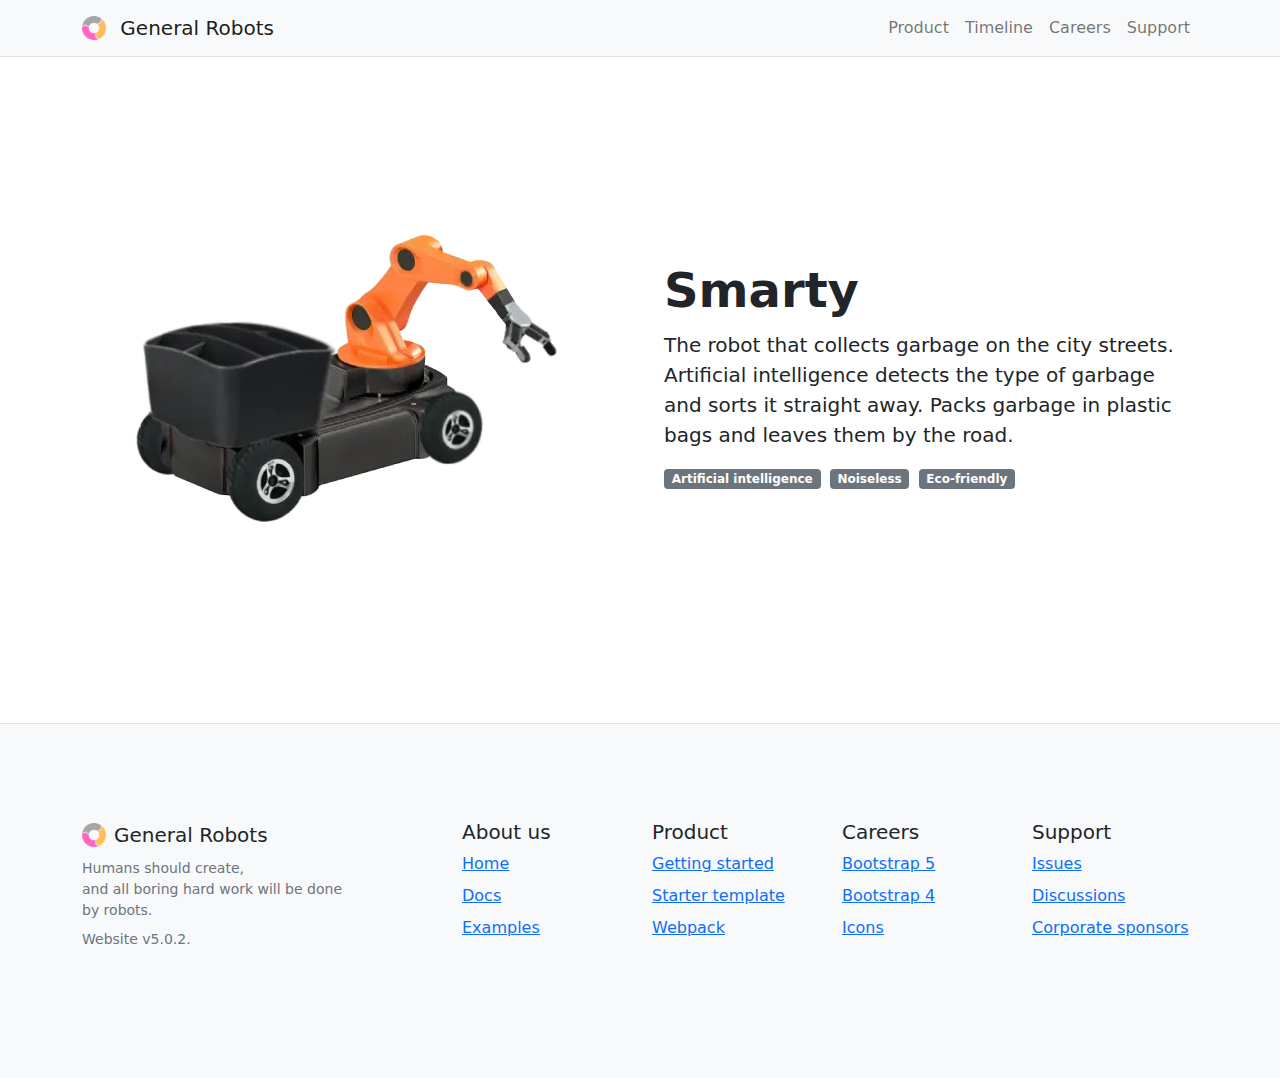
==== index.html @ 912a1e67 "Real Smarty's look" ====
<!doctype html>
<html lang="en">
  <head>
    <meta charset="utf-8">
    <meta name="viewport" content="width=device-width, initial-scale=1">
    <meta name="description" content="">
    <link rel="shortcut icon" href="./favicons/favicon.ico" />
		<link rel="apple-touch-icon" href="./favicons/apple-touch-icon.png"/>
    <link rel="canonical" href="https://generalrobots.org">
		<title>General Robots - be smart.</title>
		
    <!-- Bootstrap core CSS -->
		<link href="./assets/dist/css/bootstrap.min.css" rel="stylesheet">

    <style>
      .bd-placeholder-img {
        font-size: 1.125rem;
        text-anchor: middle;
        -webkit-user-select: none;
        -moz-user-select: none;
        user-select: none;
      }

      @media (min-width: 768px) {
        .bd-placeholder-img-lg {
          font-size: 3.5rem;
        }
      }
    </style>
    
    <!-- Custom styles for this template -->
    <link href="styles.css" rel="stylesheet">

  </head>
  <body>
    
<main>


<!-- NavBar -->
<script src="./assets/inc/nav.js"></script>

  <div class="container col-xxl-8 px-4 py-5">
    <div class="row flex-lg-row-reverse align-items-center g-5 py-5">
			<div class="col-lg-6">
        <h1 class="display-5 fw-bold lh-1 mb-3">Smarty</h1>
        <p class="lead mb-3">The robot that collects garbage on the city streets. Artificial intelligence detects the type of garbage and sorts it straight away. Packs garbage in plastic bags and leaves them by the road.</p>
        <span class="badge bg-secondary me-1">Artificial intelligence</span>
        <span class="badge bg-secondary me-1">Noiseless</span>
        <span class="badge bg-secondary">Eco-friendly</span>
        <!--
         Powered by rechargeable batteries.
         New York is the greatest city in the world. But unfortunately not the cleanest one. Here is the solution of the old pain. Let's give a chance to clean streets.
        </div>-->
      </div>
      <div class="col-10 col-sm-8 col-lg-6">
        <img src="./img/smarty.webp" class="d-block mx-lg-auto img-fluid" alt="Bootstrap Themes" width="450" height="450" loading="lazy">
      </div>
      
    </div>
  </div>
  
<!-- Footer -->
<script src="./assets/inc/footer.js"></script>

</main>


    <script src="./assets/dist/js/bootstrap.bundle.min.js"></script>

      
  </body>
</html>
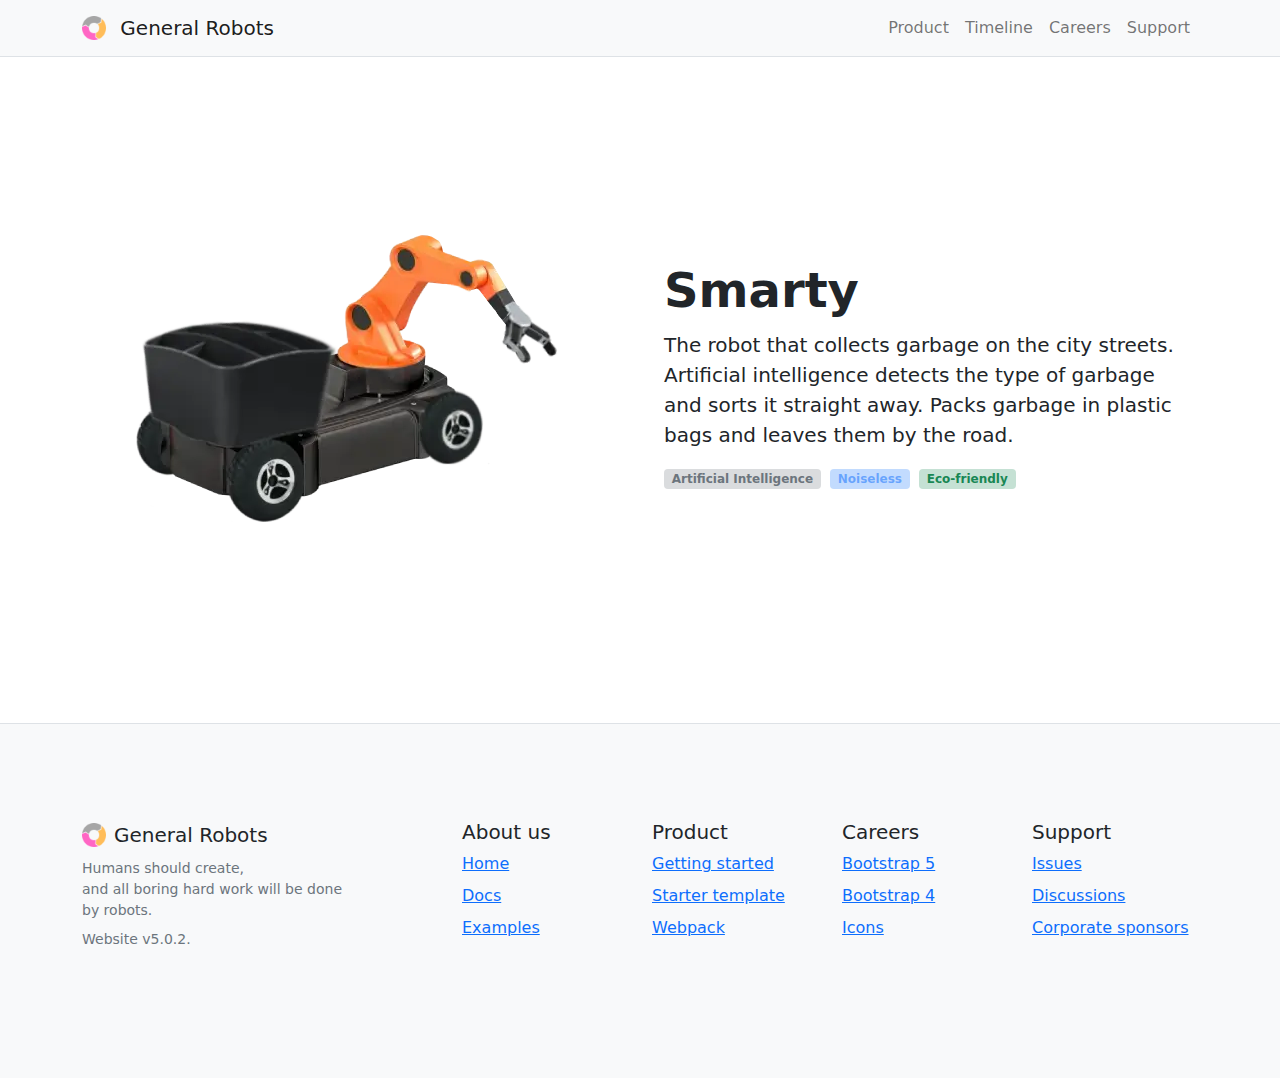
==== commit 08f82d97: "Prototype page" ====
--- a/index.html
+++ b/index.html
@@ -45,9 +45,9 @@
 			<div class="col-lg-6">
         <h1 class="display-5 fw-bold lh-1 mb-3">Smarty</h1>
         <p class="lead mb-3">The robot that collects garbage on the city streets. Artificial intelligence detects the type of garbage and sorts it straight away. Packs garbage in plastic bags and leaves them by the road.</p>
-        <span class="badge bg-secondary me-1">Artificial intelligence</span>
-        <span class="badge bg-secondary me-1">Noiseless</span>
-        <span class="badge bg-secondary">Eco-friendly</span>
+        <span class="badge bg-secondary bg-opacity-25 text-secondary me-1">Artificial Intelligence</span>
+        <span class="badge bg-primary bg-opacity-25 text-primary text-opacity-50 me-1">Noiseless</span>
+        <span class="badge bg-success text-success bg-opacity-25">Eco-friendly</span>
         <!--
          Powered by rechargeable batteries.
          New York is the greatest city in the world. But unfortunately not the cleanest one. Here is the solution of the old pain. Let's give a chance to clean streets.
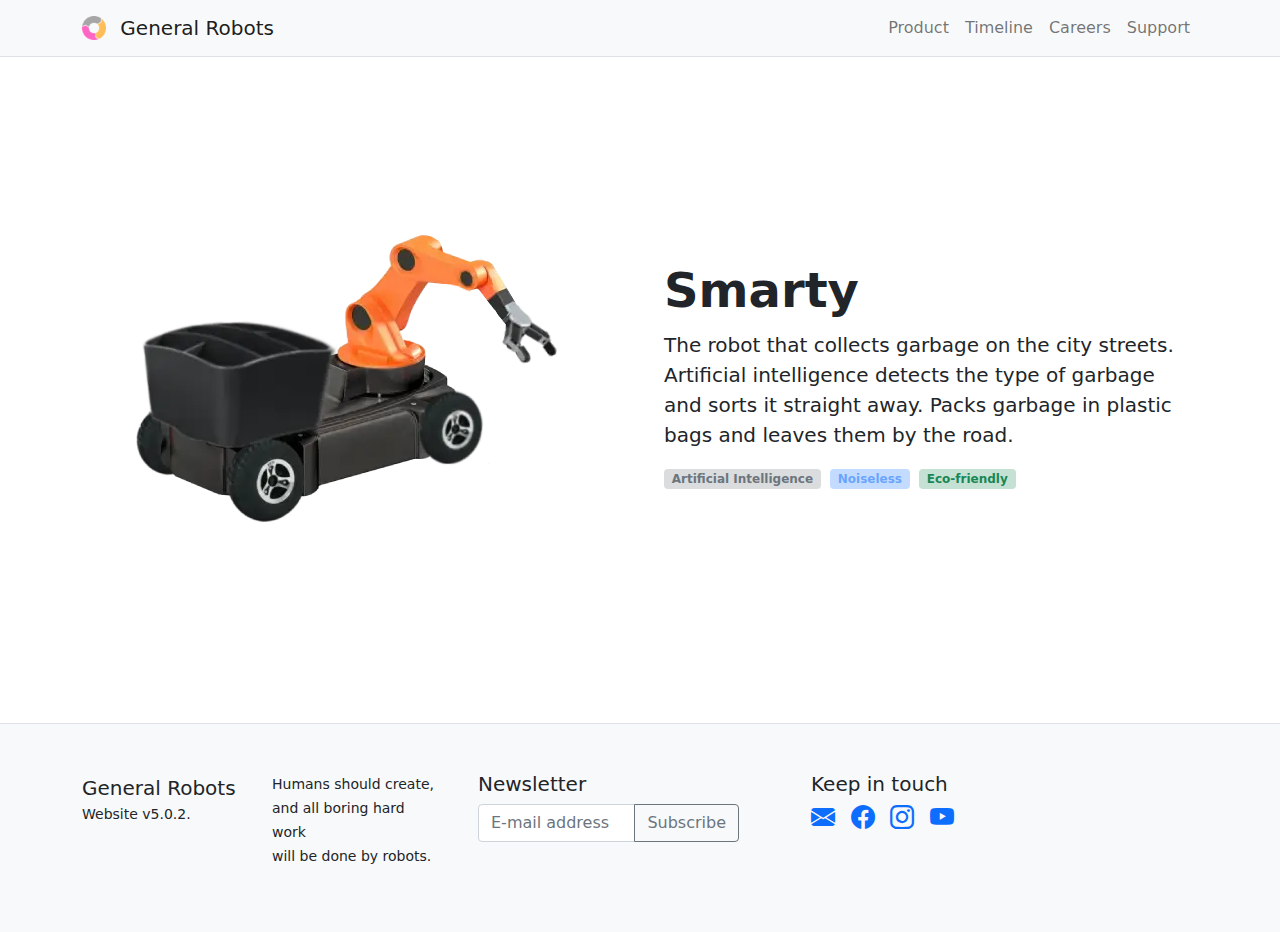
==== commit ff3fdc34: "New Footer" ====
--- a/index.html
+++ b/index.html
@@ -11,6 +11,7 @@
 		
     <!-- Bootstrap core CSS -->
 		<link href="./assets/dist/css/bootstrap.min.css" rel="stylesheet">
+		<link rel="stylesheet" href="https://cdn.jsdelivr.net/npm/bootstrap-icons@1.5.0/font/bootstrap-icons.css">
 
     <style>
       .bd-placeholder-img {
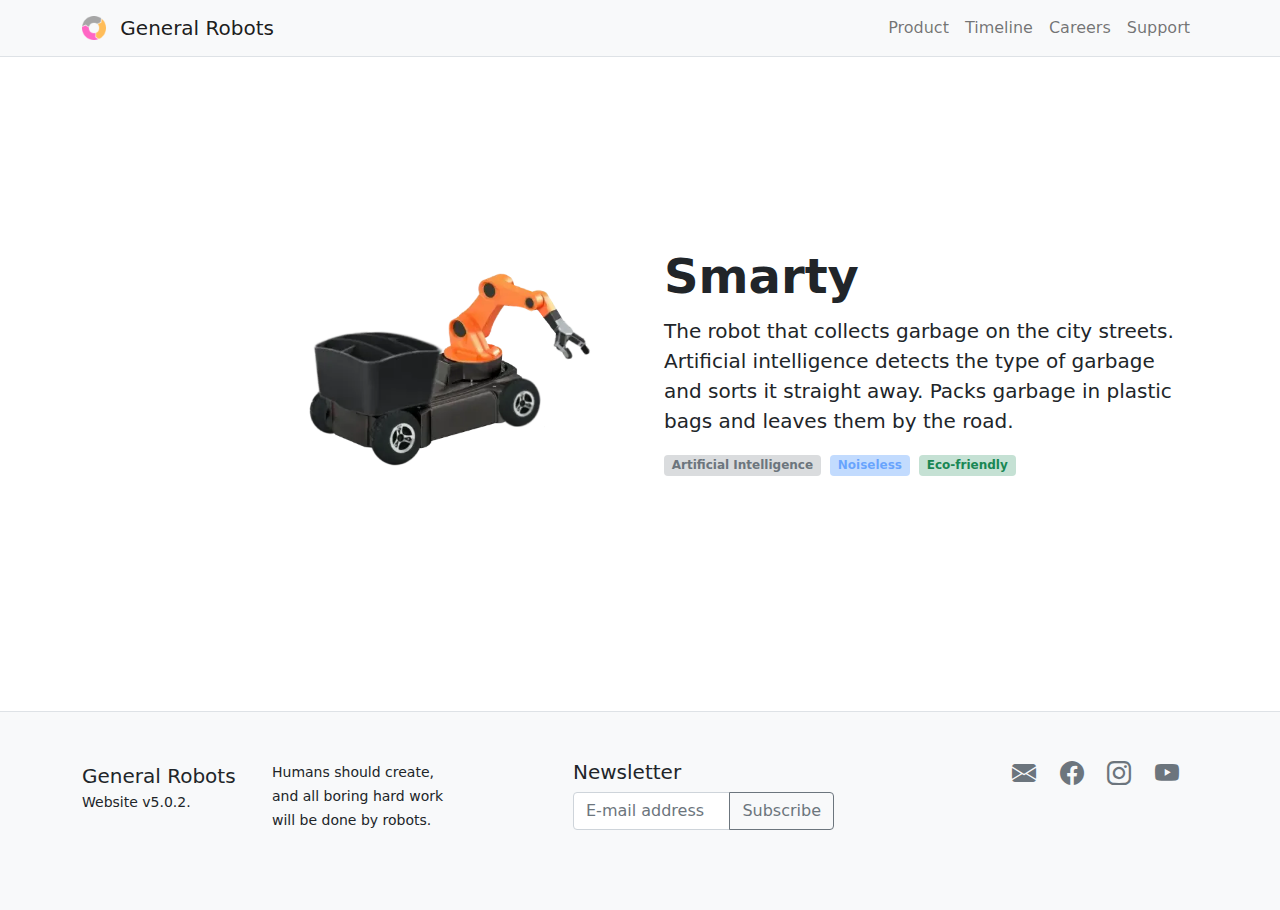
==== commit a732e262: "Product page" ====
--- a/index.html
+++ b/index.html
@@ -41,7 +41,7 @@
 <!-- NavBar -->
 <script src="./assets/inc/nav.js"></script>
 
-  <div class="container col-xxl-8 px-4 py-5">
+  <div class="container col-xxl-8 px-4" style="min-height:70vh; padding-top:12vh">
     <div class="row flex-lg-row-reverse align-items-center g-5 py-5">
 			<div class="col-lg-6">
         <h1 class="display-5 fw-bold lh-1 mb-3">Smarty</h1>
@@ -49,13 +49,9 @@
         <span class="badge bg-secondary bg-opacity-25 text-secondary me-1">Artificial Intelligence</span>
         <span class="badge bg-primary bg-opacity-25 text-primary text-opacity-50 me-1">Noiseless</span>
         <span class="badge bg-success text-success bg-opacity-25">Eco-friendly</span>
-        <!--
-         Powered by rechargeable batteries.
-         New York is the greatest city in the world. But unfortunately not the cleanest one. Here is the solution of the old pain. Let's give a chance to clean streets.
-        </div>-->
       </div>
-      <div class="col-10 col-sm-8 col-lg-6">
-        <img src="./img/smarty.webp" class="d-block mx-lg-auto img-fluid" alt="Bootstrap Themes" width="450" height="450" loading="lazy">
+      <div class="col-10 col-sm-8 col-lg-4 py-5">
+        <img src="./img/smarty.webp" class="d-block mx-lg-auto img-fluid" alt="Bootstrap Themes" width="300" height="300" loading="lazy">
       </div>
       
     </div>
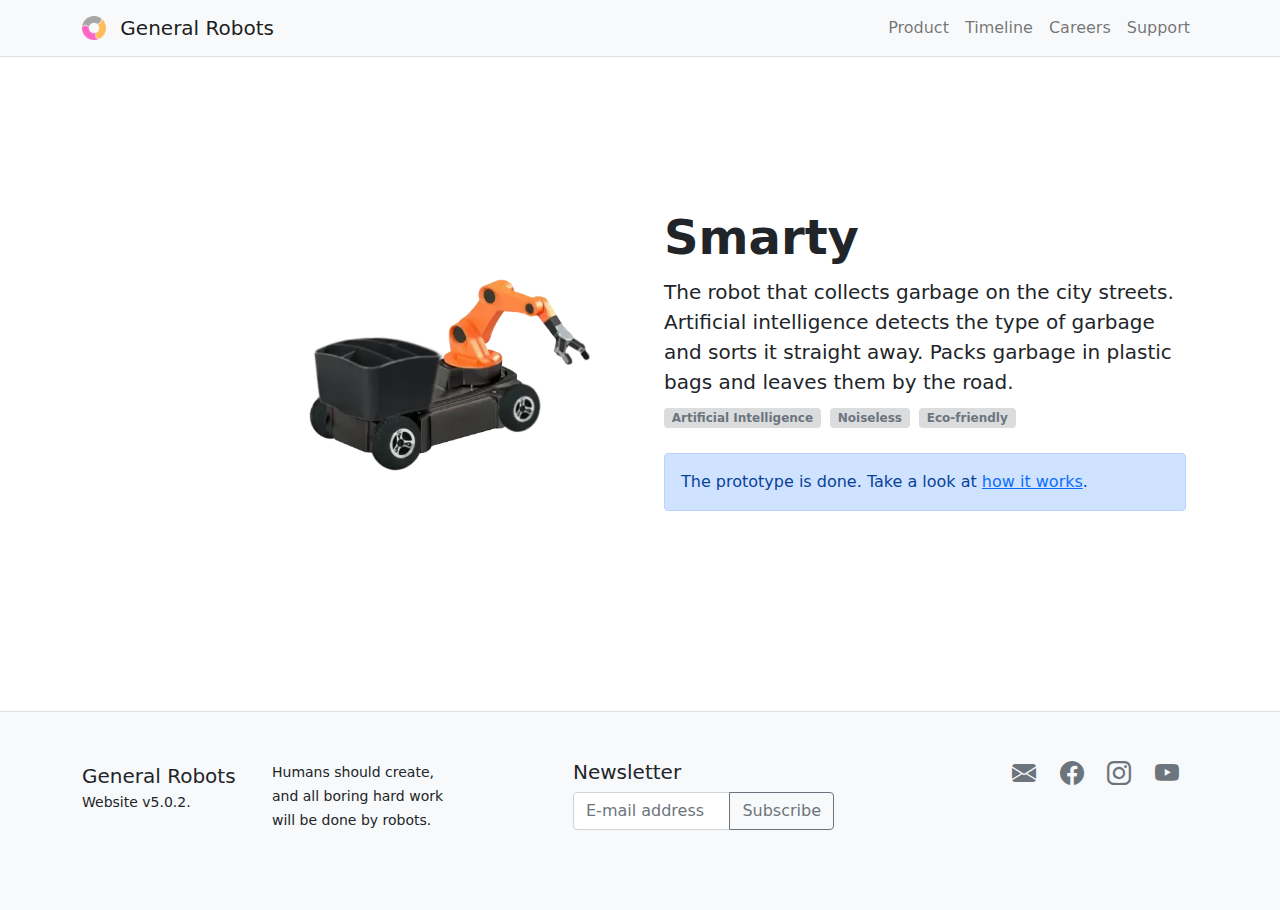
==== commit 07f32f6f: "Subscribe form" ====
--- a/index.html
+++ b/index.html
@@ -45,10 +45,11 @@
     <div class="row flex-lg-row-reverse align-items-center g-5 py-5">
 			<div class="col-lg-6">
         <h1 class="display-5 fw-bold lh-1 mb-3">Smarty</h1>
-        <p class="lead mb-3">The robot that collects garbage on the city streets. Artificial intelligence detects the type of garbage and sorts it straight away. Packs garbage in plastic bags and leaves them by the road.</p>
+        <p class="lead mb-2">The robot that collects garbage on the city streets. Artificial intelligence detects the type of garbage and sorts it straight away. Packs garbage in plastic bags and leaves them by the road.</p>
         <span class="badge bg-secondary bg-opacity-25 text-secondary me-1">Artificial Intelligence</span>
-        <span class="badge bg-primary bg-opacity-25 text-primary text-opacity-50 me-1">Noiseless</span>
-        <span class="badge bg-success text-success bg-opacity-25">Eco-friendly</span>
+        <span class="badge bg-secondary bg-opacity-25 text-secondary me-1">Noiseless</span>
+        <span class="badge bg-secondary bg-opacity-25 text-secondary me-1">Eco-friendly</span>
+        <div class="alert alert-primary mt-4" role="alert">The prototype is done. Take a look at <a href="/prototype">how it works</a>.</div>
       </div>
       <div class="col-10 col-sm-8 col-lg-4 py-5">
         <img src="./img/smarty.webp" class="d-block mx-lg-auto img-fluid" alt="Bootstrap Themes" width="300" height="300" loading="lazy">
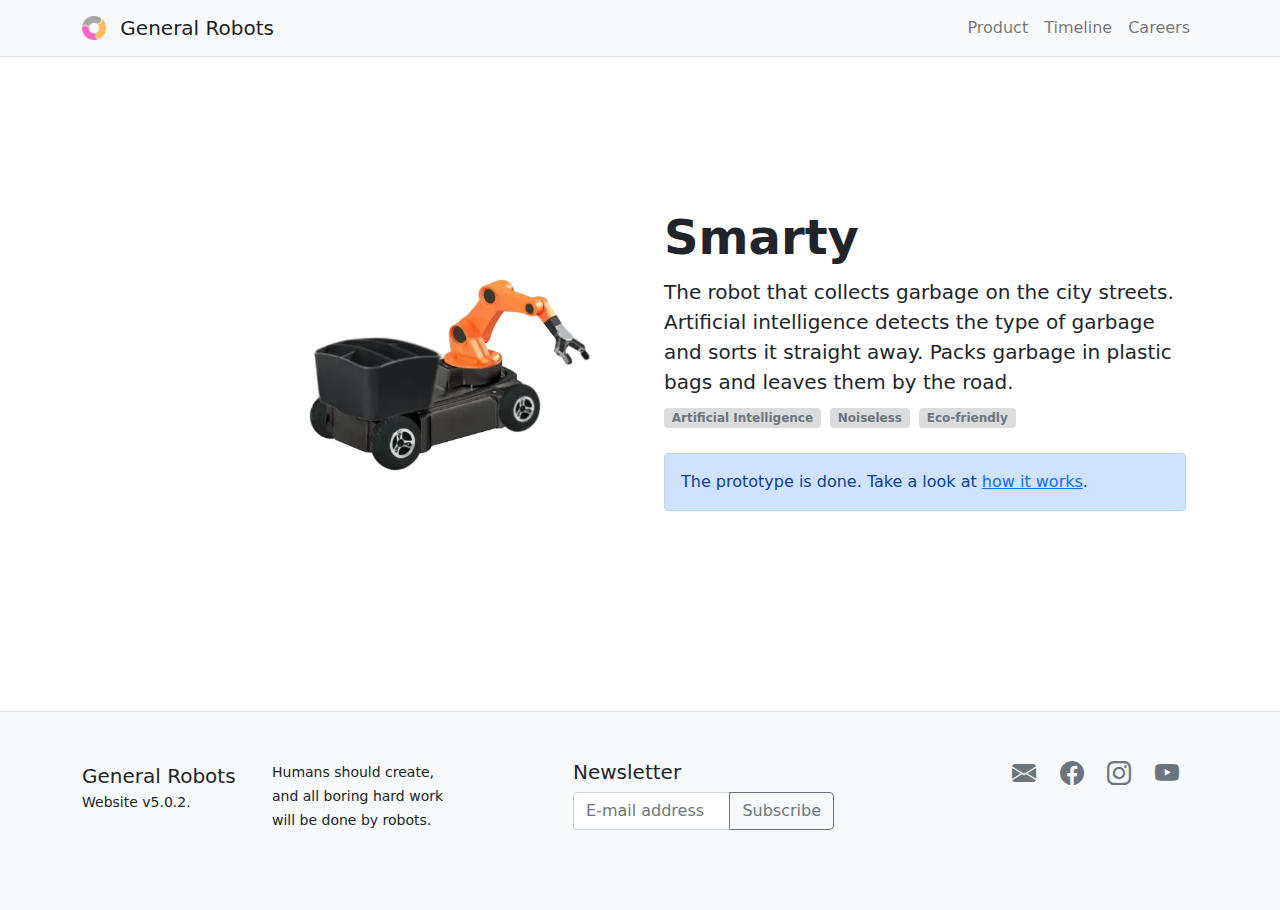
==== commit 51efd651: "Remove Support. Add Cache manifest" ====
--- a/index.html
+++ b/index.html
@@ -1,5 +1,5 @@
 <!doctype html>
-<html lang="en">
+<html lang="en" manifest="cache.appcache">
   <head>
     <meta charset="utf-8">
     <meta name="viewport" content="width=device-width, initial-scale=1">
@@ -7,39 +7,37 @@
     <link rel="shortcut icon" href="./favicons/favicon.ico" />
 		<link rel="apple-touch-icon" href="./favicons/apple-touch-icon.png"/>
     <link rel="canonical" href="https://generalrobots.org">
-		<title>General Robots - be smart.</title>
+		<title>General Robots - come to the new reality</title>
 		
     <!-- Bootstrap core CSS -->
 		<link href="./assets/dist/css/bootstrap.min.css" rel="stylesheet">
 		<link rel="stylesheet" href="https://cdn.jsdelivr.net/npm/bootstrap-icons@1.5.0/font/bootstrap-icons.css">
-
-    <style>
-      .bd-placeholder-img {
-        font-size: 1.125rem;
-        text-anchor: middle;
-        -webkit-user-select: none;
-        -moz-user-select: none;
-        user-select: none;
-      }
-
-      @media (min-width: 768px) {
-        .bd-placeholder-img-lg {
-          font-size: 3.5rem;
-        }
-      }
-    </style>
     
     <!-- Custom styles for this template -->
     <link href="styles.css" rel="stylesheet">
 
   </head>
   <body>
+	
     
 <main>
 
-
-<!-- NavBar -->
-<script src="./assets/inc/nav.js"></script>
+<nav class="navbar sticky-top navbar-expand-lg navbar-light bg-light border-bottom">
+	<div class="container">
+    <a class="navbar-brand" href="/">
+      <img src="./favicons/favicon-32x32.png" alt="" width="24" height="24" class="d-inline-block align-text-top me-2">
+      General Robots
+    </a>
+    <button class="navbar-toggler" type="button" data-bs-toggle="collapse" data-bs-target="#navbarNavAltMarkup" aria-controls="navbarNavAltMarkup" aria-expanded="false" aria-label="Toggle navigation">
+      <span class="navbar-toggler-icon"></span>
+    </button>
+    <div class="d-flex justify-content-center">
+    	<div class="collapse navbar-collapse" id="navbarNavAltMarkup">
+      	<div id="navbar-nav" class="navbar-nav"></div>
+      </div>
+    </div>
+  </div>
+</nav>
 
   <div class="container col-xxl-8 px-4" style="min-height:70vh; padding-top:12vh">
     <div class="row flex-lg-row-reverse align-items-center g-5 py-5">
@@ -54,18 +52,13 @@
       <div class="col-10 col-sm-8 col-lg-4 py-5">
         <img src="./img/smarty.webp" class="d-block mx-lg-auto img-fluid" alt="Bootstrap Themes" width="300" height="300" loading="lazy">
       </div>
-      
     </div>
   </div>
-  
-<!-- Footer -->
-<script src="./assets/inc/footer.js"></script>
 
 </main>
 
-
+		<script type="module" src="./assets/inc/loader.js"></script>
     <script src="./assets/dist/js/bootstrap.bundle.min.js"></script>
 
-      
   </body>
-</html>
+</html>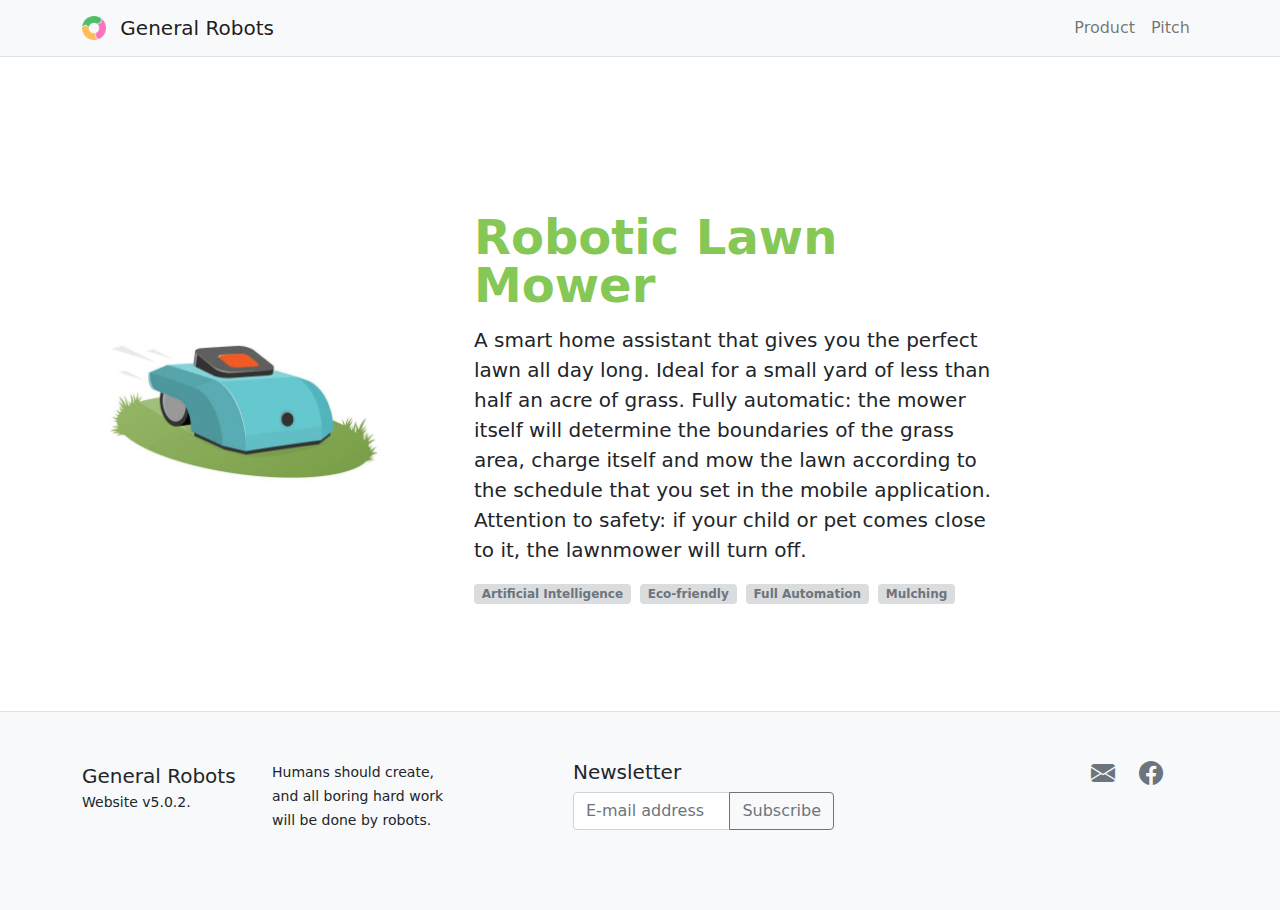
==== commit 18124daf: "Robotic Lawn Mower" ====
--- a/index.html
+++ b/index.html
@@ -39,21 +39,27 @@
   </div>
 </nav>
 
-  <div class="container col-xxl-8 px-4" style="min-height:70vh; padding-top:12vh">
-    <div class="row flex-lg-row-reverse align-items-center g-5 py-5">
-			<div class="col-lg-6">
-        <h1 class="display-5 fw-bold lh-1 mb-3">Smarty</h1>
-        <p class="lead mb-2">The robot that collects garbage on the city streets. Artificial intelligence detects the type of garbage and sorts it straight away. Packs garbage in plastic bags and leaves them by the road.</p>
+<div class="container col-xxl-8 px-4" style="min-height:70vh; padding-top:12vh">
+    <div class="row align-items-center g-5 py-5">
+      <div class="col-10 col-sm-8 col-lg-4 py-5">
+        <img src="./img/mower.webp" class="mx-lg-auto img-fluid" alt="Robotic Lawn Mower" width="300" height="300" loading="lazy">
+      </div>
+      <div class="col-lg-6">
+        <h1 class="display-5 fw-bold lh-1 mb-3">Robotic Lawn Mower</h1>
+        <p class="lead mb-3">
+        A smart home assistant that gives you the perfect lawn all day long. 
+        Ideal for a small yard of less than half an acre of grass. 
+        Fully automatic: the mower itself will determine the boundaries of the grass area, charge itself and mow the lawn according to the schedule that you set in the mobile application.
+        Attention to safety: if your child or pet comes close to it, the lawnmower will turn off.
+        </p>
         <span class="badge bg-secondary bg-opacity-25 text-secondary me-1">Artificial Intelligence</span>
-        <span class="badge bg-secondary bg-opacity-25 text-secondary me-1">Noiseless</span>
         <span class="badge bg-secondary bg-opacity-25 text-secondary me-1">Eco-friendly</span>
-        <div class="alert alert-primary mt-4" role="alert">The prototype is done. Take a look at <a href="/prototype">how it works</a>.</div>
+        <span class="badge bg-secondary bg-opacity-25 text-secondary me-1">Full Automation</span>
+        <span class="badge bg-secondary bg-opacity-25 text-secondary me-1">Mulching</span>
       </div>
-      <div class="col-10 col-sm-8 col-lg-4 py-5">
-        <img src="./img/smarty.webp" class="d-block mx-lg-auto img-fluid" alt="Bootstrap Themes" width="300" height="300" loading="lazy">
-      </div>
+      <div class="col"></div>
     </div>
-  </div>
+</div>
 
 </main>
 
--- a/styles.css
+++ b/styles.css
@@ -0,0 +1,25 @@
+h1 {color: #85C856}
+
+.bg-secondary-a {
+    --bs-bg-opacity: 1;
+    background-color: #6db4e2!important;
+}
+
+.bg-secondary-b {
+    --bs-bg-opacity: 1;
+    background-color: #86d3ff!important;
+}
+
+.bg-secondary-c {
+    --bs-bg-opacity: 1;
+    background-color: #97edec!important;
+}
+
+.bg-green-light {
+    --bs-bg-opacity: 1;
+    background-color: #C2E3AA!important;
+}
+
+tr.borderless th, tr.borderless td {
+    border-bottom-width: 0;
+}
